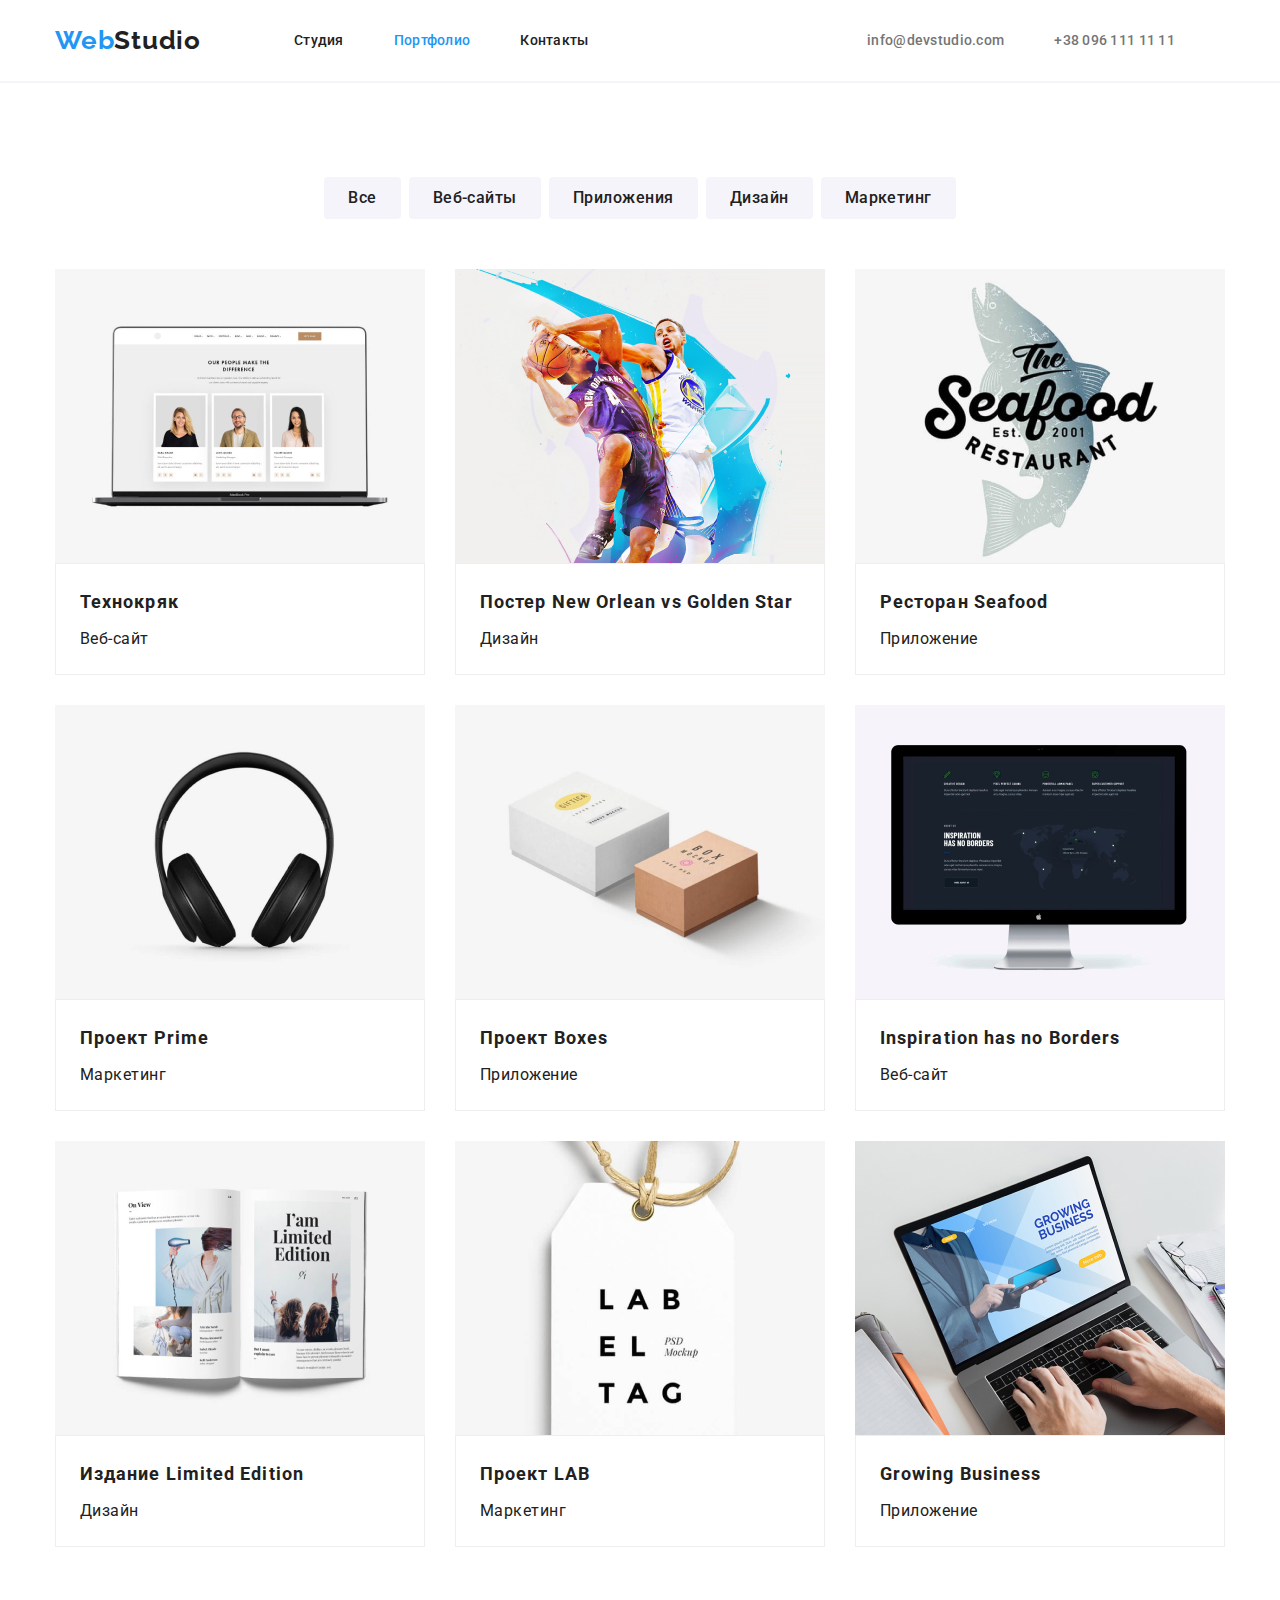
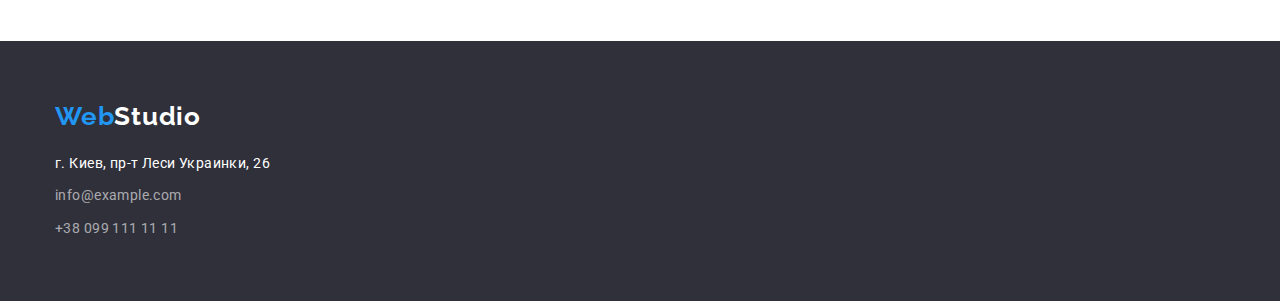
==== portfolio.html @ f08d4763 "added commit" ====
<!DOCTYPE html>
<html lang="en">
  <head>
    <meta charset="UTF-8" />
    <meta name="viewport" content="width=device-width, initial-scale=1.0" />
    <title>Document</title>
    <link rel="preconnect" href="https://fonts.gstatic.com" />
    <link
      href="https://fonts.googleapis.com/css2?family=Oleo+Script&family=Raleway:wght@700&family=Roboto:wght@400;500;700;900&display=swap"
      rel="stylesheet"
    />
    <link
      rel="stylesheet"
      href="https://cdnjs.cloudflare.com/ajax/libs/modern-normalize/1.0.0/modern-normalize.min.css"
    />
    <link rel="stylesheet" href="./css/styles.css" />
  </head>
  <body>
    <!-- Шапка сайту -->
     <header class="header border">
       <!-- Навігація сайту -->
     <div class="container ">  
       <nav class="page-portfolio">
          <a href="" class="logo-portfolio">
            <span class="logo-web">Web</span><span class="logo-studio">Studio</span>
          </a>
                   
          <ul class="site-nav list">
            <li class="item">
              <a href="./index.html" class="link studio">Студия</a>
            </li>
            <li class="item">
              <a href="" class="link current">Портфолио</a>
            </li>
            <li class="item">
              <a href="" class="link">Контакты</a>
            </li>
          </ul>
        </nav> 
          <!-- Навігація по авторизації портфоліо -->
          <div class="nav-autho">
            <a href="" class="adress-header link">info@devstudio.com</a>
            <a href="" class="adress-header link">+38 096 111 11 11</a>
          </div>
        
      </div>
    </header>
    <!-- Main portfplio  -->
    <main>
      <!-- Кнопки по сторінці портфоліо -->
      <section class="section portfolio">
        <div class="container">
          <!-- Невидимий заголовок -->
          <h2 class="visually-hidden">Кнопки сайту</h2>
      <!-- Кнопки -->
          <ul class="buttons">
            <li class="button-list">
              <button type="button" class="button all">Все</button>
            </li>
            <li class="button-list">
              <button type="button" class="button">Веб-сайты</button>
            </li>
            <li class="button-list">
              <button type="button" class="button">Приложения</button>
            </li>
            <li class="button-list">
              <button type="button" class="button">Дизайн</button>
            </li>
            <li class="button-list">
              <button type="button" class="button">Маркетинг</button>
            </li>
          </ul>
      <!-- КАРТКИ -->
          <ul class="portfolio-card">
            <li class="item">
              <a href="" class="item-link"></a>
              <img
                src="./img.portfolio/techno.jpg"
                alt="Технокряк"
                class="img-portfolio"
              />
              <div class="card-name"><h2 class="title">Технокряк</h2>
              <p class="text">Веб-сайт</p></div>
            </li>

            <li class="item">
              <a href="" class="item-link"></a>
              <img src="./img.portfolio/img.jpg" alt="Design" class="img-portfolio" />
              <div class="card-name"><h2 class="title">Постер New Orlean vs Golden Star</h2>
              <p class="text">Дизайн</p></div>
            </li>

            <li class="item">
              <a href="" class="item-link"></a>
              <img
                src="./img.portfolio/restoran.jpg"
                alt="Приложения"
                class="img-portfolio"
              />
              <div class="card-name"><h2 class="title">Ресторан Seafood</h2>
              <p class="text">Приложение</p></div>
            </li>

            <li class="item">
              <a href="" class="item-link"></a>
              <img src="./img.portfolio/prime.jpg" alt="Prime" class="img-portfolio" />
              <div class="card-name"><h2 class="title">Проект Prime</h2>
              <p class="text">Маркетинг</p></div>
            </li>

            <li class="item">
              <a href="" class="item-link"></a>
              <img src="./img.portfolio/boxes.jpg" alt="Boxes" class="img-portfolio" />
              <div class="card-name"><h2 class="title">Проект Boxes</h2>
              <p class="text">Приложение</p></div>
            </li>

            <li class="item">
              <a href="" class="item-link"></a>
              <img
                src="./img.portfolio/borders.jpg"
                alt="Веб-сайт"
                class="img-portfolio"
              />
              <div class="card-name"><h2 class="title">Inspiration has no Borders</h2>
              <p class="text">Веб-сайт</p></div>
            </li>

            <li class="item">
              <a href="" class="item-link"></a>
              <img src="./img.portfolio/edition.jpg" alt="Дизайн" class="img-portfolio" />
              <div class="card-name"><h2 class="title">Издание Limited Edition</h2>
              <p class="text">Дизайн</p></div>
            </li>

            <li class="item">
              <a href="" class="item-link"></a>
              <img src="./img.portfolio/lab.jpg" alt="LAB" class="img-portfolio" />
              <div class="card-name"><h2 class="title">Проект LAB</h2>
              <p class="text">Маркетинг</p></div>
            </li>

            <li class="item">
              <a href="" class="item-link"></a>
              <img
                src="./img.portfolio/business.jpg"
                alt="Business"
                class="img-portfolio"
              />
              <div class="card-name"><h2 class="title">Growing Business</h2>
              <p class="text">Приложение</p></div>
            </li>
          </ul>
       
      </div>   
    </section>    
    </main>
    <!--FOOTER PORTFOLIO-->
  <footer >
  <div class="container footer">
    <div class="footer-list">
      <a href="" class="logo-footer">
      <span class="web">Web</span><span class="studio">Studio</span>
     </a>
      <!-- Адрес в футері -->
      <address>
      <span class="adress-footer">г. Киев, пр-т Леси Украинки, 26<br></span> 
        <a href="" class="footer-link mail">info@example.com</a>
        <a href="" class="footer-link">+38 099 111 11 11</a>
      </address>
    </div>
  </div>
</footer>
  </body>
</html>
---- css/styles.css ----
html{
  box-sizing: border-box;
}

*, ::before, ::after{
  box-sizing: inherit;}

:root {
  --primary-text-color: #ffffff;
  --totle-text-color: #212121;
  --accent-color: #2196f3;
  --other-text-color: #757575;
}

body {
  background-color:var(--primary-text-color);
  color: var(--totle-text-color);
  font-family: Roboto, sans-serif;
  margin: 0;
}

/* Загальні елементи */
ul {
  margin-top: 0;
  margin-bottom: 0;
  padding-left: 0;
}
.container {
  width: 1200px;
  margin-left: auto;
  margin-right: auto;
  padding: 0 15px;
  /* outline: 2px solid tomato; */
 }

/* Шапка сайту  */
.header {
  align-items: center;
  background:white;
  display: flex;
}

.header .container {
  display: flex;
}

.page-header{
  display: flex;
  align-items: center;
}

.logo-header {
  font-family: Raleway;
  font-style: normal;
  font-weight: 700;
  font-size: 26px;
  line-height: 1.19;
  /* identical to box height */
  letter-spacing: 0.03em;
  text-decoration: none;
  margin-right: 93px;

}

.logo-web {
  color: var(--accent-color);
}
.logo-studio {
  color: var(--totle-text-color);
}

/* ПОСИЛАННЯ */

.site-nav.list {
  display: flex;

  list-style: none;
  font-style: normal;
  font-weight: 500;
  font-size: 14px;
  line-height: 1.19;
  letter-spacing: 0.02em;

  text-decoration: none;
  cursor: pointer;
  padding-top: 32px;
  padding-bottom: 32px;
}


.site-nav.list .item:not(:last-child) {
  margin-right: 50px;
}

.site-nav .link {
  color: var(--totle-text-color);
  font-family: Roboto;
  font-weight: 500;
  font-size: 14px;
  line-height: 1.14;
  letter-spacing: 0.02em;
  text-decoration: none;
}

.site-nav .link:hover,
.site-nav .link:focus {
  color: var(--accent-color);
}


.site-nav .link.current {
  color: var(--accent-color);
}

/* Навігація по авторизації портфоліо */

.nav-autho {
  display: flex;
  margin-left: auto;
  align-items: center;
}
 
.adress-header.link {

  font-family: Roboto;
  font-weight: 500;
  font-size: 14px;
  line-height: 1.14;
  letter-spacing: 0.02em;
  margin-right: 50px;
  text-decoration: none;
  display: flex;
  align-items: center;
  color: #757575;

}

.adress-header:hover,
.adress-header:focus{
 color: var(--accent-color);

}

.header-link .link{
  padding: 32px 0px;
}

.adress-link.number {
  text-decoration: none;
  color: var(--other-text-color);
}

/* HERO */

.hero{
  padding: 200px 0;
  letter-spacing: 0.06em;
  text-align: center;
  background-color:#2F303A;
}

.hero-text {
  text-align: center;
  max-width: 1600px;
  height: 600px;
}

.hero-title {
  width: 696px;
  margin: 0 auto 30px;
  color: var(--primary-text-color);
  font-family: Roboto;
  font-style: normal;
  font-weight: 900;
  font-size: 44px;
  line-height: 1.36;
  text-transform: uppercase;
  text-align: center;
  letter-spacing: 0.06em;
}

.hero-button {
  font-family: Roboto;
  font-style: normal;
  font-weight: bold;
  font-size: 16px;
  line-height: 1.87;
  display: inline-block;
  border-radius: 4px;
  border-style:none ;
  padding: 10px 32px;
  cursor: pointer;
  min-width: 200px;
  border-color: var(--accent-color);
  color: var(--primary-text-color);
  background: var(--accent-color);
  border: 1px solid var(--accent-color--);
}

/* НАШІ ФУНКЦІЇ*/

.features{
padding-bottom: 94px;
padding-top: 94px;
letter-spacing: 0.03em;
display: flex;
}

.visually-hidden {
  position: absolute;
  clip: rect(0 0 0 0);
  width: 1px;
  height: 1px;
  margin: -1px;
}

.features-list {
  display: flex;
  list-style: none;
}

.skills:not(:last-child){
margin-right: 30px;
}

.features-list .title {
  color: var(--totle-text-color);

  font-family: Roboto;
  font-style: normal;
  font-weight: 700;
  font-size: 14px;
  line-height: 1.14;
  letter-spacing: 0.03em;
  text-transform: uppercase;

  margin-top: 0px;
  margin-bottom: 10px;
}

.features-list .text {
  color: var(--other-text-color);
  font-family: Roboto;
  font-style: normal;
  font-weight: 400;
  font-size: 14px;
  line-height: 1.71;
  letter-spacing: 0.03em;

  margin-top: 0px;
  margin-bottom: 0px;
}

/* ЧИМ МИ ЗАЙМАЄМЛСЬ */

.section.work{
padding-bottom: 94px;
letter-spacing: 0.03em
}

.work-title {
  font-style: normal;
  font-weight: bold;
  font-size: 36px;
  line-height: 1.16;
  text-align: center;
  letter-spacing: 0.03em;
  margin-top: 0;
  color: #212121;
  
}

.lists{
  display: flex;
  list-style: none;
}

.img:not(:last-child){
margin-right: 30px;
width: 100%;
}

/* НАША КОМАНДА */

.section.team {
  color: var(--totle-text-color);
  text-align: center;
  padding-top: 94px;
  padding-bottom: 94px;
  background: #F5F4FA;
}

.team-title {
  font-style: normal;
  font-weight: bold;
  font-size: 36px;
  line-height: 1.16;
  text-align: center;
  letter-spacing: 0.03em;
  margin-top: 0;
  margin-bottom: 50px;
}
.team-list {
  list-style: none;
  display: flex;
}

.team-card{
box-shadow: 0px 1px 3px rgba(0, 0, 0, 0.12), 0px 1px 1px rgba(0, 0, 0, 0.14), 0px 2px 1px rgba(0, 0, 0, 0.2);
border-radius: 0px 0px 4px 4px;
}

.team-card:not(:last-child) {
 margin-right: 30px;
}

.team-card .foto{
margin-bottom: 30px;
}

.team-card .name {
  color: var(--totle-text-color);
  font-style: normal;
  font-weight: 500;
  font-size: 16px;
  line-height: 1.19;
  margin-top: 0;
  margin-bottom: 10px;
  text-align: center;
}

.team-card .position {
  color:var(--other-text-color);
  font-style: normal;
  font-weight: normal;
  font-size: 16px;
  line-height: 1.19;
  text-align: center;
  margin-top: 0;
  margin-bottom: 30px;
}

/* ФУТЕР */

/* Логотип */
footer{
  background: #2F303A;
  padding-top: 60px;
  padding-bottom: 60px;
}

.footer-list {
align-items: center;

}


.logo-footer {
  font-family: Raleway;
  font-style: normal;
  font-weight: bold;
  font-size: 26px;
  line-height: 1.19;
  letter-spacing: 0.03em;
  text-decoration: none;

  display: inline-block;
  margin-bottom: 20px;
 
}
.footer-list .web {
  color: var(--accent-color);
}
.footer-list .studio {
  color: var(--primary-text-color);
}

/* Адрес  в футері */

.adress-footer{
  color: var(--primary-text-color);
  font-style: normal;
  font-weight: normal;
  font-size: 14px;
  line-height: 1.71;
  letter-spacing: 0.03em;
  display: block;
  margin-bottom: 9px;
}


.footer-link{
  font-style: normal;
  font-weight: 400;
  font-size: 14px;
  line-height: 1.71;
  letter-spacing: 0.03em;
  display: flex;

  text-decoration: none;
  color: rgba(255, 255, 255, 0.6);

}
 .mail{
   margin-bottom: 9px;
 }

/* СТОРІНКА ПОРТФОЛІО */

/*  Шапка сайту  */

.header.border{
  border-bottom: 2px solid #f5f4fa;
}

.page-portfolio {
  display: flex;
  align-items: center;
  background: white;
}

/* Навігація сайту */
.logo-portfolio {
  font-family: Raleway;
  font-style: normal;
  font-weight: bold;
  font-size: 26px;
  line-height: 1.19;
  /* identical to box height */
  letter-spacing: 0.03em;
  text-decoration: none;
  margin-right: 93px;
}

/* ПОСИЛАННЯ */

.site-nav.portfolio {
  display: flex;

  list-style: none;
  font-style: normal;
  font-weight: 500;
  font-size: 14px;
  line-height: 1.19;
  letter-spacing: 0.02em;
 
  text-decoration: none;
  cursor: pointer;
  padding-top: 32px;
  padding-bottom: 32px;
}

.site-nav .link {
  color: var(--totle-text-color);
  font-family: Roboto;
  font-style: normal;
  font-weight: 500;
  font-size: 14px;
  line-height: 1.14;
  letter-spacing: 0.02em;
}

/* Навігація по авторизації портфоліо */

.adress-link.number{
  color: #757575;
}


/* MAIN PORTFOLIO */


/* Кнопки  по сторінці портфоліо*/
/* Кнопки */

.section.portfolio{
padding: 94px 0;
}

.buttons {
  display: flex;
  margin-bottom: 50px;
  list-style:none;
  justify-content:center;
}

.button-list:not(:last-child){
  margin-right: 8px;
}

.button{
  padding: 6px 22px;
  cursor:pointer;
  border-radius: 4px;
  border-color: transparent;
  color: #212121;
  background-color: #F5F4FA;

  font-family: inherit;
  font-weight: 500;
  font-size: 16px;
  line-height: 1.62;
  text-align: center;
  letter-spacing: 0.03em;
}

.button:hover,
.button:focus{
  color: var(--white-text-color);
  background-color: var(--accent-color);
  box-shadow: 0px 3px 1px rgba(0, 0, 0, 0.1), 0px 1px 2px rgba(0, 0, 0, 0.08), 0px 2px 2px rgba(0, 0, 0, 0.12);
}

/* КАРТКИ */

.portfolio-card {
  list-style: none;
  display: flex;
  flex-wrap: wrap;
  flex-basis: calc(100% / 3 - 30px);
  margin-top: -30px;
  margin-left: -30px;
}

.portfolio-card .item{
  margin: 30px 0 0 30px;
}

.item-link{
  display: block;
}

.img-portfolio{
width: 100%;
display: block;
}
.card-name{
  padding: 20px 24px;
  border: 1px solid #EEEEEE;
}

.portfolio-card .title {
  font-weight: 700;
  font-size: 18px;
  line-height: 2;
  /* identical to box height, or 200% */

  letter-spacing: 0.06em;
  margin-top: 0px;
  margin-bottom: 4px;
}
.portfolio-card .text {
  font-family: Roboto;
  font-size: 16px;
  line-height: 1.87;
  /* identical to box height, or 187% */

  letter-spacing: 0.03em;
  margin-top: 0px;
  margin-bottom: 0px;
}

/* FOOTER PORTFOLIO */

.header .border{
  border-bottom: 2px solid #f5f4fa;
}
.container.footer-portfolio{

padding-top: 60px;
padding-bottom: 60px;
padding-right: 215px;
padding-left: 215px;

background: #2F303A;
}
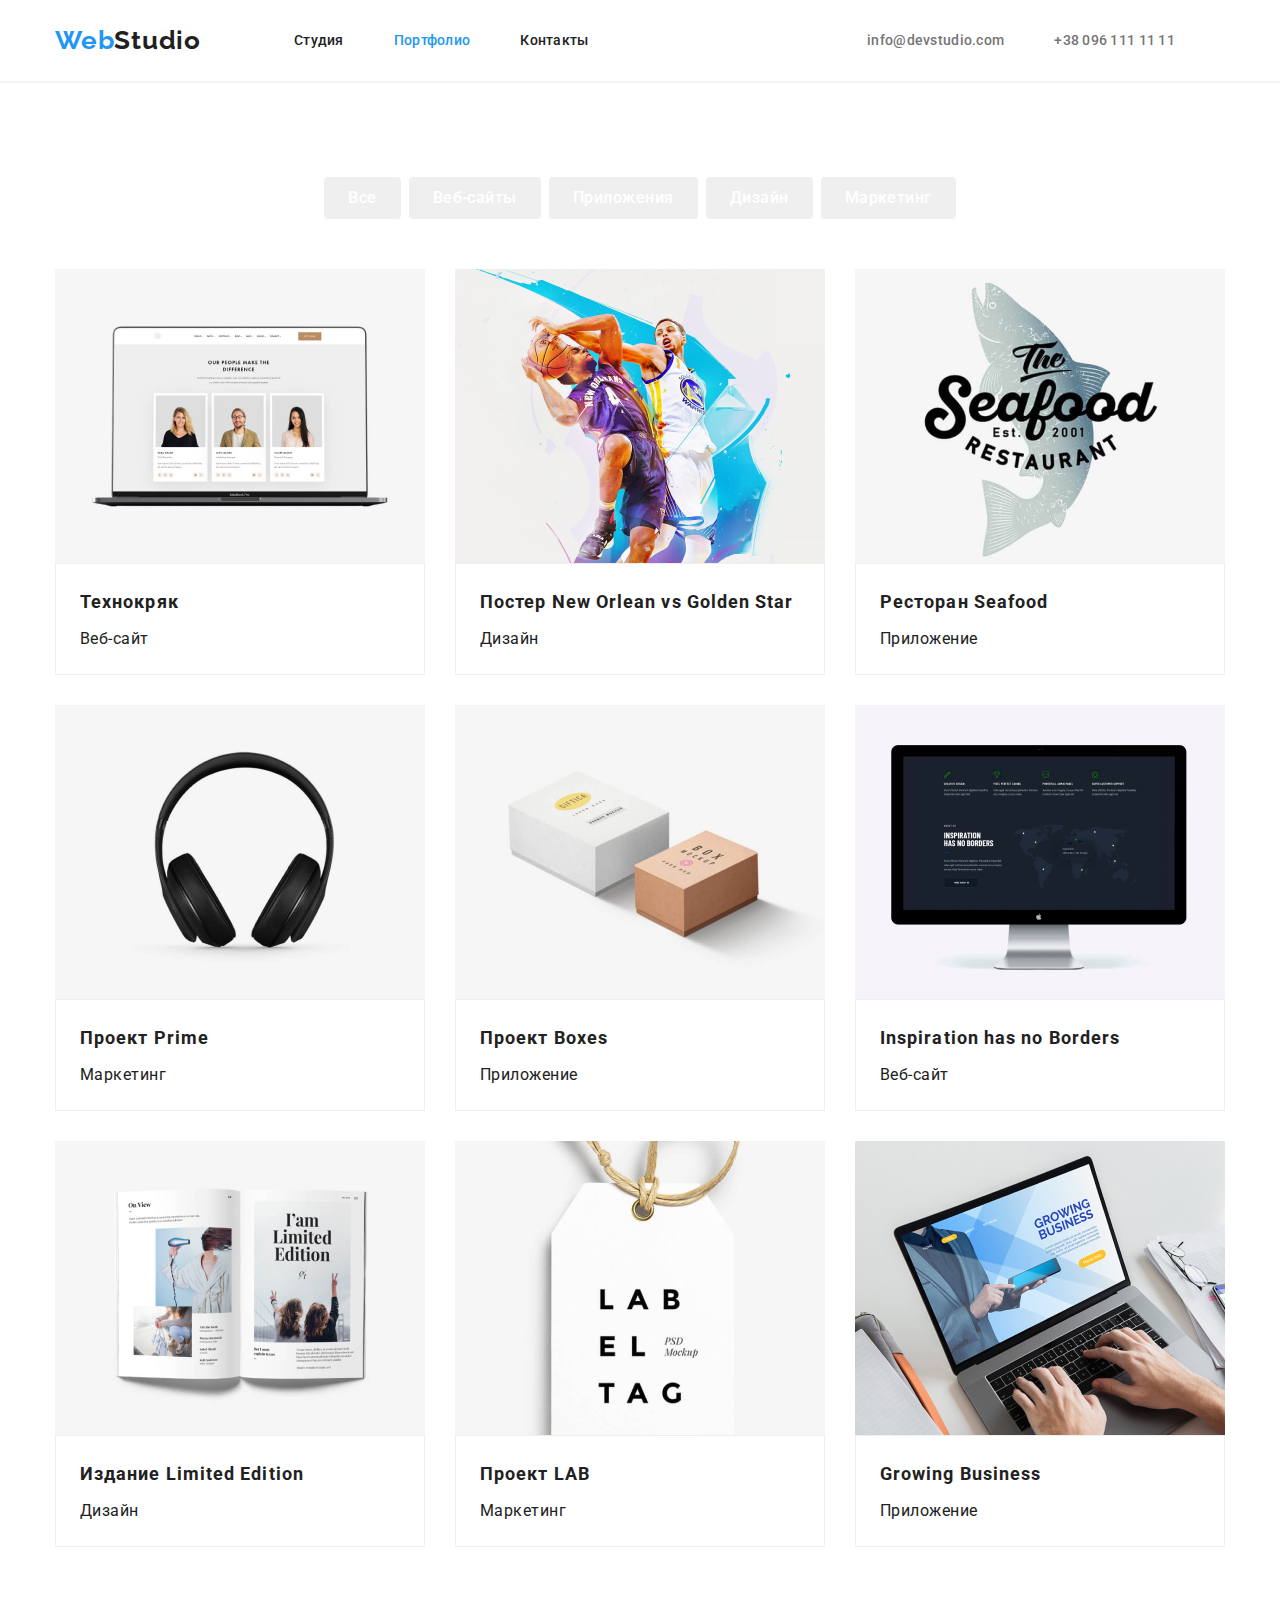
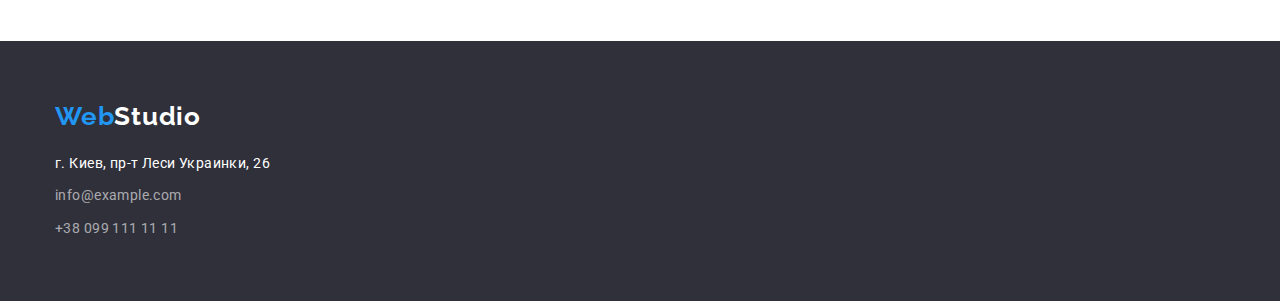
==== commit 4480246b: "added commit" ====
--- a/portfolio.html
+++ b/portfolio.html
@@ -55,7 +55,7 @@
       <!-- Кнопки -->
           <ul class="buttons">
             <li class="button-list">
-              <button type="button" class="button all">Все</button>
+              <button type="button" class="button">Все</button>
             </li>
             <li class="button-list">
               <button type="button" class="button">Веб-сайты</button>
--- a/css/styles.css
+++ b/css/styles.css
@@ -493,8 +493,8 @@
   cursor:pointer;
   border-radius: 4px;
   border-color: transparent;
-  color: #212121;
-  background-color: #F5F4FA;
+  color: white;
+
 
   font-family: inherit;
   font-weight: 500;
@@ -506,9 +506,9 @@
 
 .button:hover,
 .button:focus{
-  color: var(--white-text-color);
-  background-color: var(--accent-color);
-  box-shadow: 0px 3px 1px rgba(0, 0, 0, 0.1), 0px 1px 2px rgba(0, 0, 0, 0.08), 0px 2px 2px rgba(0, 0, 0, 0.12);
+    color: var(--primary-text-color);
+    background-color: var(--accent-color);
+    box-shadow: 0px 3px 1px rgba(0, 0, 0, 0.1), 0px 1px 2px rgba(0, 0, 0, 0.08), 0px 2px 2px rgba(0, 0, 0, 0.12);
 }
 
 /* КАРТКИ */
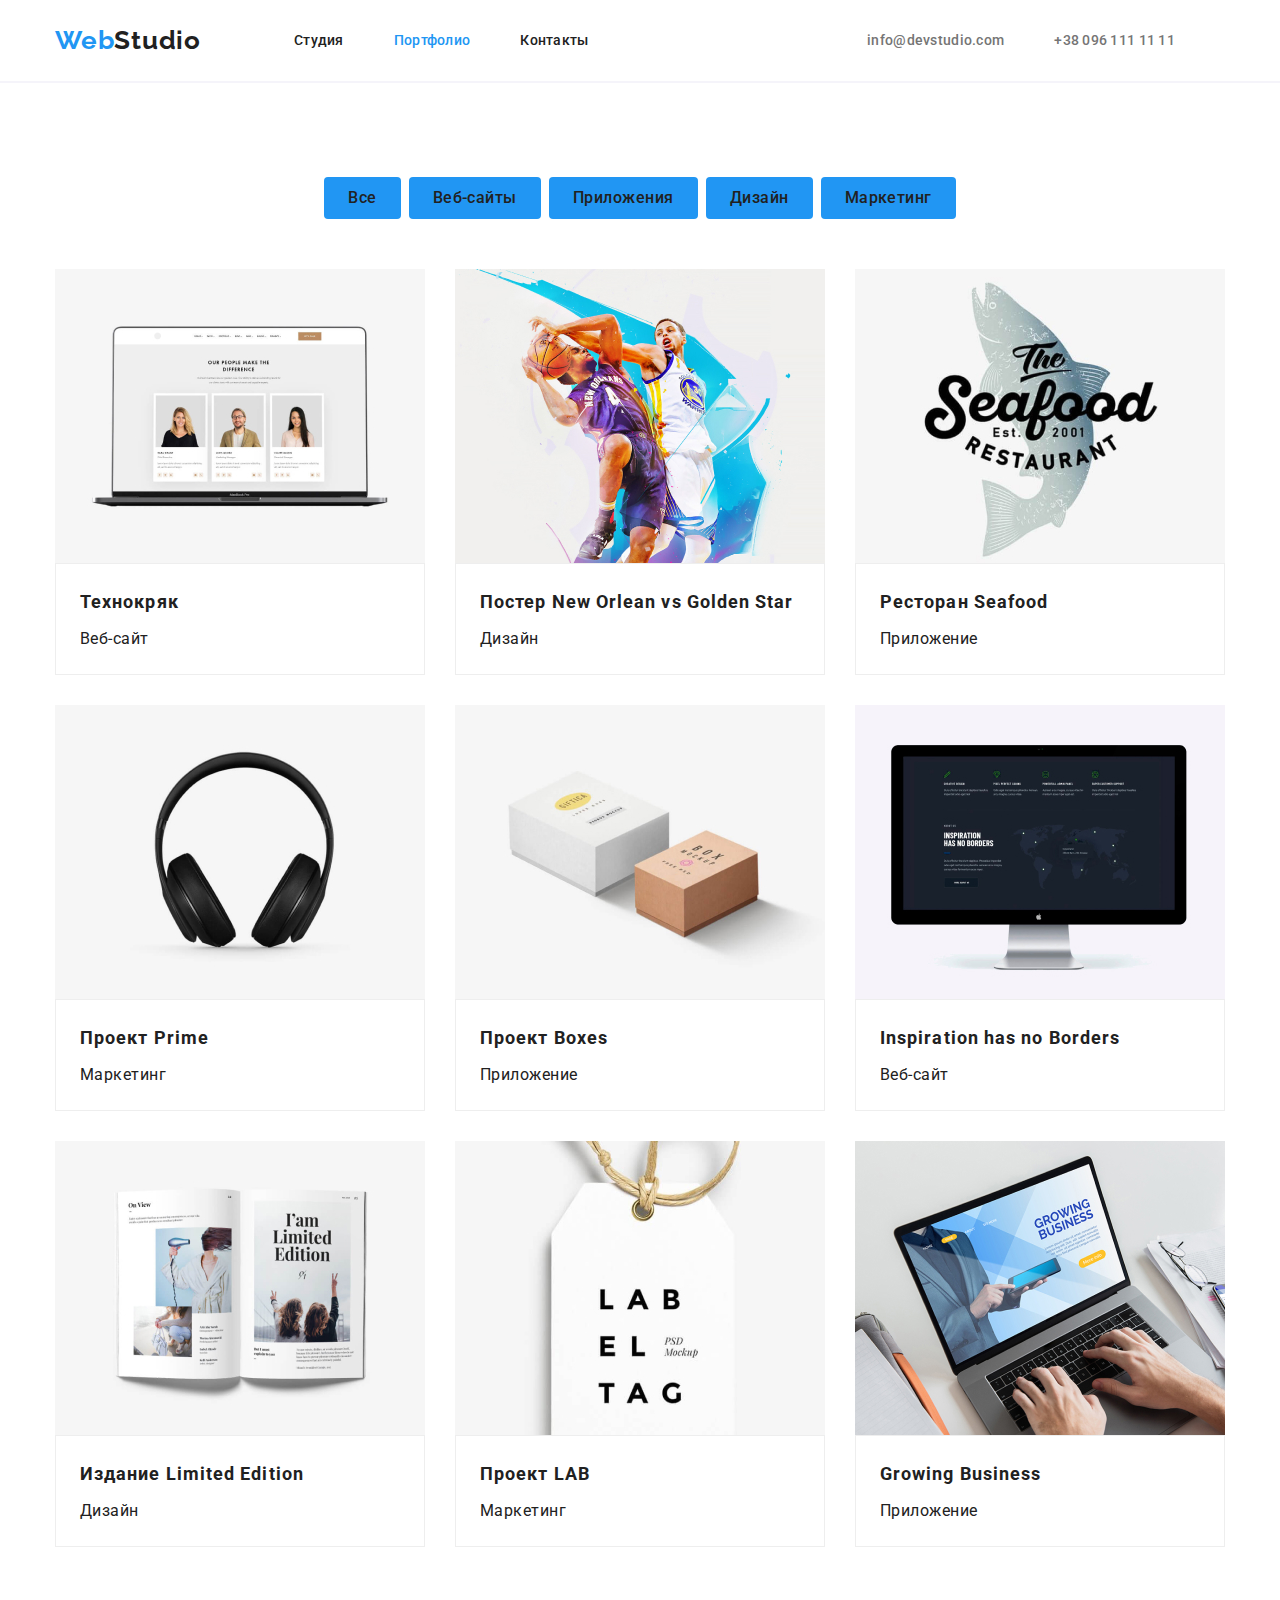
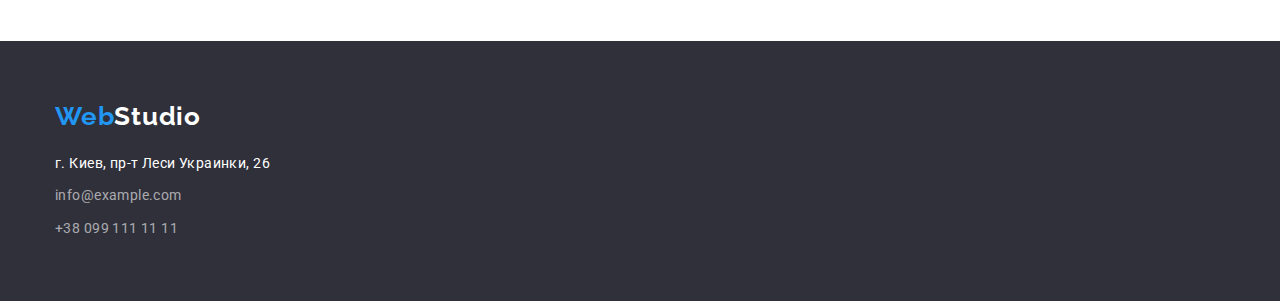
==== commit 46f4432b: "added commit" ====
--- a/portfolio.html
+++ b/portfolio.html
@@ -39,7 +39,7 @@
         </nav> 
           <!-- Навігація по авторизації портфоліо -->
           <div class="nav-autho">
-            <a href="" class="adress-header link">info@devstudio.com</a>
+            <a href="info@devstudio.com" class="adress-header link">info@devstudio.com</a>
             <a href="" class="adress-header link">+38 096 111 11 11</a>
           </div>
         
--- a/css/styles.css
+++ b/css/styles.css
@@ -157,6 +157,16 @@
   letter-spacing: 0.06em;
   text-align: center;
   background-color:#2F303A;
+}
+
+.section.hero.overlay{
+  max-width:1600px;
+  height: 600px;
+  margin-left: auto;
+  margin-right: auto;
+  background-size: cover;
+  background-position: center;
+  background-image: url('../style/fon.jpg');
 }
 
 .hero-text {
@@ -493,15 +503,15 @@
   cursor:pointer;
   border-radius: 4px;
   border-color: transparent;
-  color: white;
-
-
+  color: #212121;
+  background-color:var(--accent-color);
   font-family: inherit;
   font-weight: 500;
   font-size: 16px;
   line-height: 1.62;
   text-align: center;
   letter-spacing: 0.03em;
+
 }
 
 .button:hover,
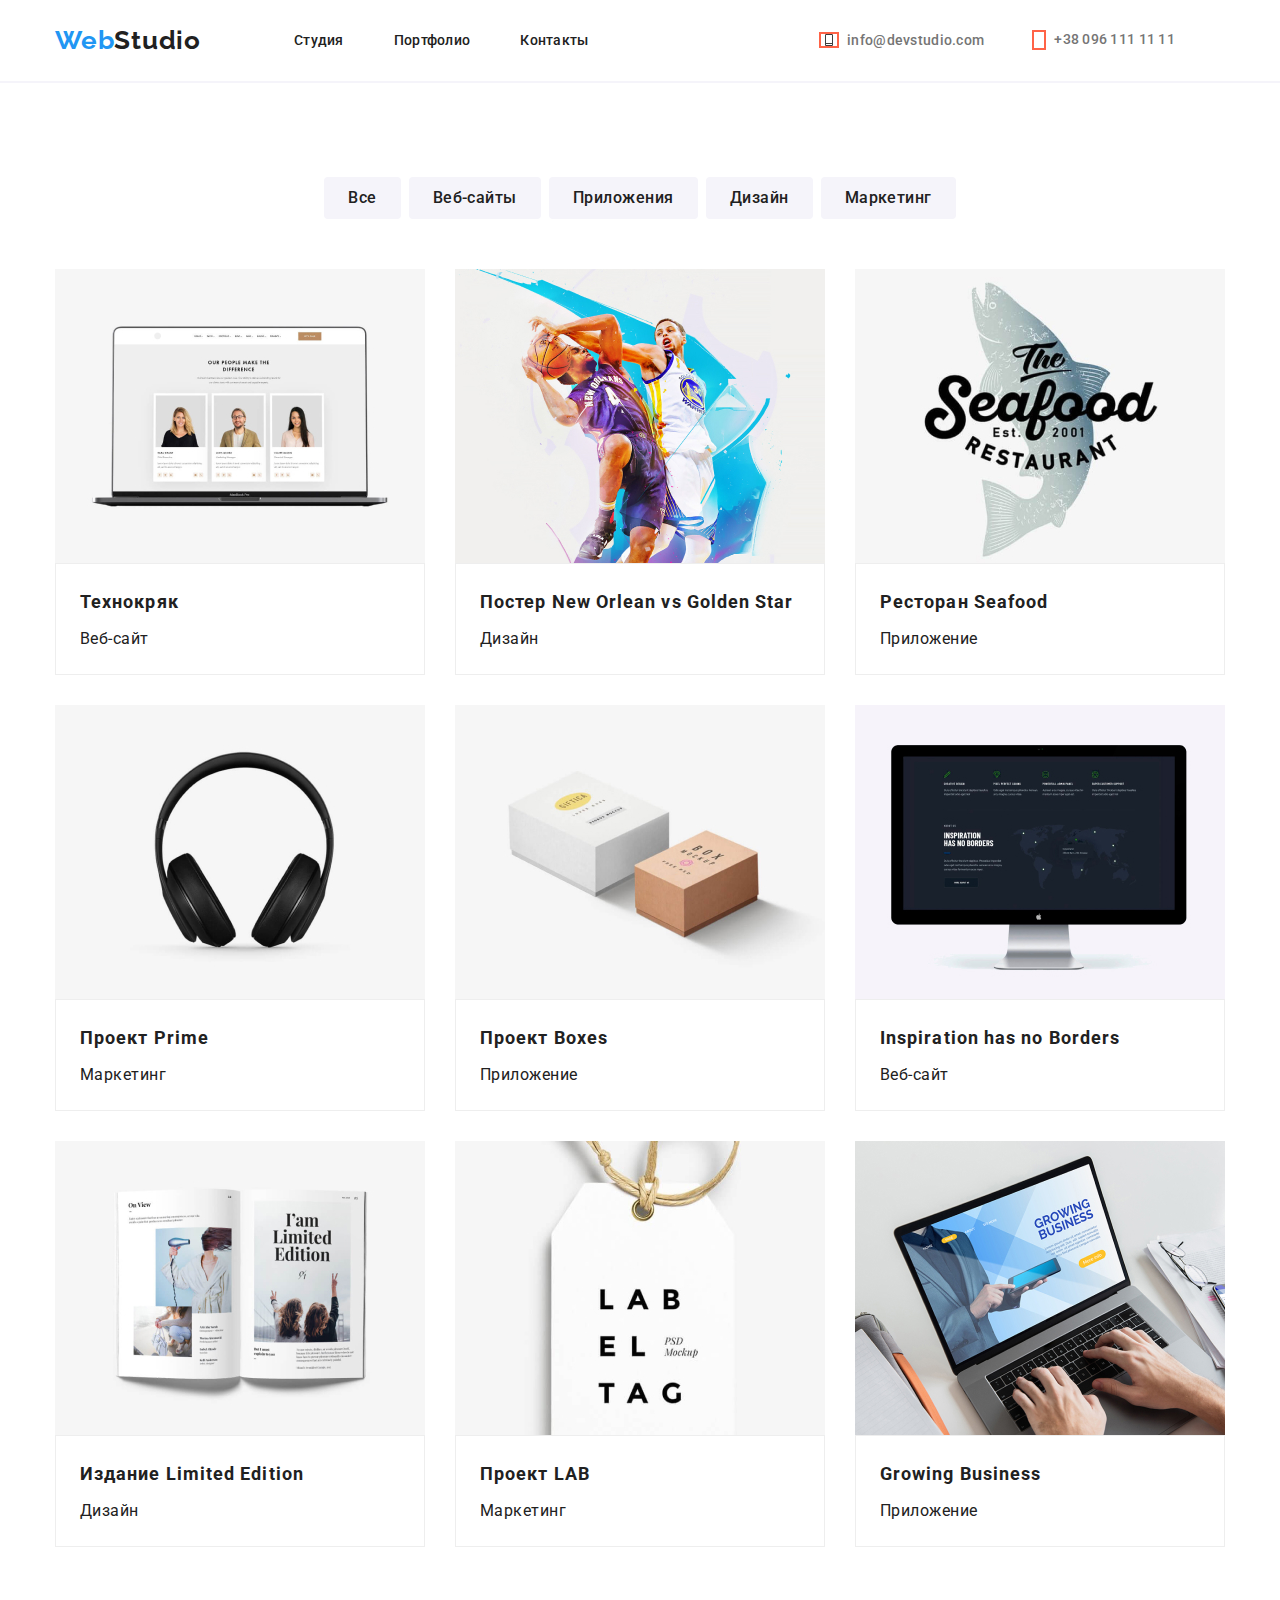
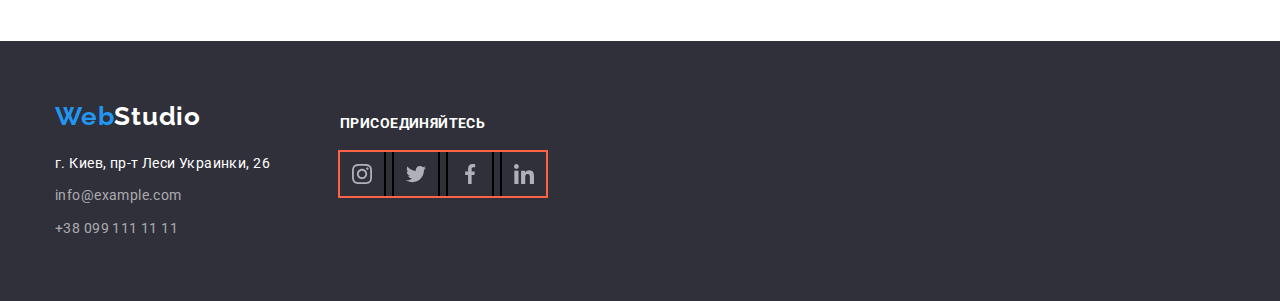
==== commit 4fed00c3: "added commit" ====
--- a/portfolio.html
+++ b/portfolio.html
@@ -17,14 +17,15 @@
   </head>
   <body>
     <!-- Шапка сайту -->
-     <header class="header border">
-       <!-- Навігація сайту -->
-     <div class="container ">  
-       <nav class="page-portfolio">
+    <header class="header border">
+      <!-- Навігація сайту -->
+      <div class="container">
+        <nav class="page-portfolio">
           <a href="" class="logo-portfolio">
-            <span class="logo-web">Web</span><span class="logo-studio">Studio</span>
+            <span class="logo-web">Web</span
+            ><span class="logo-studio">Studio</span>
           </a>
-                   
+
           <ul class="site-nav list">
             <li class="item">
               <a href="./index.html" class="link studio">Студия</a>
@@ -36,13 +37,22 @@
               <a href="" class="link">Контакты</a>
             </li>
           </ul>
-        </nav> 
-          <!-- Навігація по авторизації портфоліо -->
-          <div class="nav-autho">
-            <a href="info@devstudio.com" class="adress-header link">info@devstudio.com</a>
-            <a href="" class="adress-header link">+38 096 111 11 11</a>
-          </div>
-        
+        </nav>
+        <!-- Навігація по авторизації портфоліо -->
+        <div class="nav-autho">
+          <a href="info@devstudio.com" class="adress-header link">
+            <svg class="button-icon" height="12" width="16">
+              <use href=".//images/sprite.svg#Vector"></use>
+            </svg>
+            info@devstudio.com</a
+          >
+          <a href="" class="adress-header link">
+            <svg class="button-icon" height="16" width="10">
+              <use href=".images/sprite/svg#envelope"></use>
+            </svg>
+            +38 096 111 11 11</a
+          >
+        </div>
       </div>
     </header>
     <!-- Main portfplio  -->
@@ -52,7 +62,7 @@
         <div class="container">
           <!-- Невидимий заголовок -->
           <h2 class="visually-hidden">Кнопки сайту</h2>
-      <!-- Кнопки -->
+          <!-- Кнопки -->
           <ul class="buttons">
             <li class="button-list">
               <button type="button" class="button">Все</button>
@@ -70,7 +80,7 @@
               <button type="button" class="button">Маркетинг</button>
             </li>
           </ul>
-      <!-- КАРТКИ -->
+          <!-- КАРТКИ -->
           <ul class="portfolio-card">
             <li class="item">
               <a href="" class="item-link"></a>
@@ -79,15 +89,23 @@
                 alt="Технокряк"
                 class="img-portfolio"
               />
-              <div class="card-name"><h2 class="title">Технокряк</h2>
-              <p class="text">Веб-сайт</p></div>
-            </li>
-
-            <li class="item">
-              <a href="" class="item-link"></a>
-              <img src="./img.portfolio/img.jpg" alt="Design" class="img-portfolio" />
-              <div class="card-name"><h2 class="title">Постер New Orlean vs Golden Star</h2>
-              <p class="text">Дизайн</p></div>
+              <div class="card-name">
+                <h2 class="title">Технокряк</h2>
+                <p class="text">Веб-сайт</p>
+              </div>
+            </li>
+
+            <li class="item">
+              <a href="" class="item-link"></a>
+              <img
+                src="./img.portfolio/img.jpg"
+                alt="Design"
+                class="img-portfolio"
+              />
+              <div class="card-name">
+                <h2 class="title">Постер New Orlean vs Golden Star</h2>
+                <p class="text">Дизайн</p>
+              </div>
             </li>
 
             <li class="item">
@@ -97,22 +115,36 @@
                 alt="Приложения"
                 class="img-portfolio"
               />
-              <div class="card-name"><h2 class="title">Ресторан Seafood</h2>
-              <p class="text">Приложение</p></div>
-            </li>
-
-            <li class="item">
-              <a href="" class="item-link"></a>
-              <img src="./img.portfolio/prime.jpg" alt="Prime" class="img-portfolio" />
-              <div class="card-name"><h2 class="title">Проект Prime</h2>
-              <p class="text">Маркетинг</p></div>
-            </li>
-
-            <li class="item">
-              <a href="" class="item-link"></a>
-              <img src="./img.portfolio/boxes.jpg" alt="Boxes" class="img-portfolio" />
-              <div class="card-name"><h2 class="title">Проект Boxes</h2>
-              <p class="text">Приложение</p></div>
+              <div class="card-name">
+                <h2 class="title">Ресторан Seafood</h2>
+                <p class="text">Приложение</p>
+              </div>
+            </li>
+
+            <li class="item">
+              <a href="" class="item-link"></a>
+              <img
+                src="./img.portfolio/prime.jpg"
+                alt="Prime"
+                class="img-portfolio"
+              />
+              <div class="card-name">
+                <h2 class="title">Проект Prime</h2>
+                <p class="text">Маркетинг</p>
+              </div>
+            </li>
+
+            <li class="item">
+              <a href="" class="item-link"></a>
+              <img
+                src="./img.portfolio/boxes.jpg"
+                alt="Boxes"
+                class="img-portfolio"
+              />
+              <div class="card-name">
+                <h2 class="title">Проект Boxes</h2>
+                <p class="text">Приложение</p>
+              </div>
             </li>
 
             <li class="item">
@@ -122,22 +154,36 @@
                 alt="Веб-сайт"
                 class="img-portfolio"
               />
-              <div class="card-name"><h2 class="title">Inspiration has no Borders</h2>
-              <p class="text">Веб-сайт</p></div>
-            </li>
-
-            <li class="item">
-              <a href="" class="item-link"></a>
-              <img src="./img.portfolio/edition.jpg" alt="Дизайн" class="img-portfolio" />
-              <div class="card-name"><h2 class="title">Издание Limited Edition</h2>
-              <p class="text">Дизайн</p></div>
-            </li>
-
-            <li class="item">
-              <a href="" class="item-link"></a>
-              <img src="./img.portfolio/lab.jpg" alt="LAB" class="img-portfolio" />
-              <div class="card-name"><h2 class="title">Проект LAB</h2>
-              <p class="text">Маркетинг</p></div>
+              <div class="card-name">
+                <h2 class="title">Inspiration has no Borders</h2>
+                <p class="text">Веб-сайт</p>
+              </div>
+            </li>
+
+            <li class="item">
+              <a href="" class="item-link"></a>
+              <img
+                src="./img.portfolio/edition.jpg"
+                alt="Дизайн"
+                class="img-portfolio"
+              />
+              <div class="card-name">
+                <h2 class="title">Издание Limited Edition</h2>
+                <p class="text">Дизайн</p>
+              </div>
+            </li>
+
+            <li class="item">
+              <a href="" class="item-link"></a>
+              <img
+                src="./img.portfolio/lab.jpg"
+                alt="LAB"
+                class="img-portfolio"
+              />
+              <div class="card-name">
+                <h2 class="title">Проект LAB</h2>
+                <p class="text">Маркетинг</p>
+              </div>
             </li>
 
             <li class="item">
@@ -147,29 +193,67 @@
                 alt="Business"
                 class="img-portfolio"
               />
-              <div class="card-name"><h2 class="title">Growing Business</h2>
-              <p class="text">Приложение</p></div>
-            </li>
-          </ul>
-       
-      </div>   
-    </section>    
+              <div class="card-name">
+                <h2 class="title">Growing Business</h2>
+                <p class="text">Приложение</p>
+              </div>
+            </li>
+          </ul>
+        </div>
+      </section>
     </main>
     <!--FOOTER PORTFOLIO-->
-  <footer >
-  <div class="container footer">
-    <div class="footer-list">
-      <a href="" class="logo-footer">
-      <span class="web">Web</span><span class="studio">Studio</span>
-     </a>
-      <!-- Адрес в футері -->
-      <address>
-      <span class="adress-footer">г. Киев, пр-т Леси Украинки, 26<br></span> 
-        <a href="" class="footer-link mail">info@example.com</a>
-        <a href="" class="footer-link">+38 099 111 11 11</a>
-      </address>
-    </div>
-  </div>
-</footer>
+    <footer>
+      <div class="container footer">
+        <div class="footer-list">
+          <a href="" class="logo-footer">
+            <span class="web">Web</span><span class="studio">Studio</span>
+          </a>
+          <!-- Адрес в футері -->
+          <address>
+            <span class="adress-footer"
+              >г. Киев, пр-т Леси Украинки, 26<br
+            /></span>
+            <a href="" class="footer-link mail">info@example.com</a>
+            <a href="" class="footer-link">+38 099 111 11 11</a>
+          </address>
+        </div>
+        <div>
+          <p class="footer-text">присоединяйтесь</p>
+          <ul class="social-networks">
+            <li class="social-logo">
+              <a href="#" class="social-icon">
+                <svg width="20" hight="20">
+                  <use href="./images/sprite.svg#instagram-2"></use>
+                </svg>
+              </a>
+            </li>
+            <li class="social-logo">
+              <a href="#" class="social-icon">
+                <svg width="20" hight="20">
+                  <use href="./images/sprite.svg#twitter-1"></use>
+                </svg>
+              </a>
+            </li>
+
+            <li class="social-logo">
+              <a href="#" class="social-icon">
+                <svg width="20" hight="20">
+                  <use href="./images/sprite.svg#facebook-1"></use>
+                </svg>
+              </a>
+            </li>
+
+            <li class="social-logo">
+              <a href="#" class="social-icon">
+                <svg width="20" hight="20">
+                  <use href="./images/sprite.svg#linkedin-1"></use>
+                </svg>
+              </a>
+            </li>
+          </ul>
+        </div>
+      </div>
+    </footer>
   </body>
 </html>
--- a/css/styles.css
+++ b/css/styles.css
@@ -1,9 +1,12 @@
-html{
+html {
   box-sizing: border-box;
 }
 
-*, ::before, ::after{
-  box-sizing: inherit;}
+*,
+::before,
+::after {
+  box-sizing: inherit;
+}
 
 :root {
   --primary-text-color: #ffffff;
@@ -13,7 +16,7 @@
 }
 
 body {
-  background-color:var(--primary-text-color);
+  background-color: var(--primary-text-color);
   color: var(--totle-text-color);
   font-family: Roboto, sans-serif;
   margin: 0;
@@ -31,12 +34,12 @@
   margin-right: auto;
   padding: 0 15px;
   /* outline: 2px solid tomato; */
- }
+}
 
 /* Шапка сайту  */
 .header {
   align-items: center;
-  background:white;
+  background: white;
   display: flex;
 }
 
@@ -44,7 +47,7 @@
   display: flex;
 }
 
-.page-header{
+.page-header {
   display: flex;
   align-items: center;
 }
@@ -59,7 +62,6 @@
   letter-spacing: 0.03em;
   text-decoration: none;
   margin-right: 93px;
-
 }
 
 .logo-web {
@@ -87,7 +89,6 @@
   padding-bottom: 32px;
 }
 
-
 .site-nav.list .item:not(:last-child) {
   margin-right: 50px;
 }
@@ -107,11 +108,6 @@
   color: var(--accent-color);
 }
 
-
-.site-nav .link.current {
-  color: var(--accent-color);
-}
-
 /* Навігація по авторизації портфоліо */
 
 .nav-autho {
@@ -119,9 +115,8 @@
   margin-left: auto;
   align-items: center;
 }
- 
+
 .adress-header.link {
-
   font-family: Roboto;
   font-weight: 500;
   font-size: 14px;
@@ -132,16 +127,19 @@
   display: flex;
   align-items: center;
   color: #757575;
-
 }
 
 .adress-header:hover,
-.adress-header:focus{
- color: var(--accent-color);
-
-}
-
-.header-link .link{
+.adress-header:focus {
+  color: var(--accent-color);
+}
+
+.button-icon {
+  outline: 2px solid tomato;
+  margin-right: 10px;
+}
+
+.header-link .link {
   padding: 32px 0px;
 }
 
@@ -152,21 +150,21 @@
 
 /* HERO */
 
-.hero{
+.hero {
   padding: 200px 0;
   letter-spacing: 0.06em;
   text-align: center;
-  background-color:#2F303A;
-}
-
-.section.hero.overlay{
-  max-width:1600px;
+  background-color: #2f303a;
+}
+
+.section.hero.overlay {
+  max-width: 1600px;
   height: 600px;
   margin-left: auto;
   margin-right: auto;
   background-size: cover;
   background-position: center;
-  background-image: url('../style/fon.jpg');
+  background-image: url("../style/fon.jpg");
 }
 
 .hero-text {
@@ -197,7 +195,7 @@
   line-height: 1.87;
   display: inline-block;
   border-radius: 4px;
-  border-style:none ;
+  border-style: none;
   padding: 10px 32px;
   cursor: pointer;
   min-width: 200px;
@@ -209,11 +207,11 @@
 
 /* НАШІ ФУНКЦІЇ*/
 
-.features{
-padding-bottom: 94px;
-padding-top: 94px;
-letter-spacing: 0.03em;
-display: flex;
+.features {
+  padding-bottom: 94px;
+  padding-top: 94px;
+  letter-spacing: 0.03em;
+  display: flex;
 }
 
 .visually-hidden {
@@ -229,8 +227,8 @@
   list-style: none;
 }
 
-.skills:not(:last-child){
-margin-right: 30px;
+.skills:not(:last-child) {
+  margin-right: 30px;
 }
 
 .features-list .title {
@@ -248,6 +246,26 @@
   margin-bottom: 10px;
 }
 
+.actions {
+  display: flex;
+  align-items: center;
+  justify-content: center;
+  width: 270px;
+  height: 120px;
+  background: #f5f4fa;
+  border-radius: 4px;
+  margin-bottom: 30px;
+  margin-top: 0;
+
+  outline: 2px solid tomato;
+}
+
+.actions-icon {
+  width: 70px;
+  height: 70px;
+  outline: 2px solid black;
+}
+
 .features-list .text {
   color: var(--other-text-color);
   font-family: Roboto;
@@ -263,9 +281,9 @@
 
 /* ЧИМ МИ ЗАЙМАЄМЛСЬ */
 
-.section.work{
-padding-bottom: 94px;
-letter-spacing: 0.03em
+.section.work {
+  padding-bottom: 94px;
+  letter-spacing: 0.03em;
 }
 
 .work-title {
@@ -277,17 +295,16 @@
   letter-spacing: 0.03em;
   margin-top: 0;
   color: #212121;
-  
-}
-
-.lists{
-  display: flex;
-  list-style: none;
-}
-
-.img:not(:last-child){
-margin-right: 30px;
-width: 100%;
+}
+
+.lists {
+  display: flex;
+  list-style: none;
+}
+
+.img:not(:last-child) {
+  margin-right: 30px;
+  width: 100%;
 }
 
 /* НАША КОМАНДА */
@@ -297,7 +314,7 @@
   text-align: center;
   padding-top: 94px;
   padding-bottom: 94px;
-  background: #F5F4FA;
+  background: #f5f4fa;
 }
 
 .team-title {
@@ -315,17 +332,18 @@
   display: flex;
 }
 
-.team-card{
-box-shadow: 0px 1px 3px rgba(0, 0, 0, 0.12), 0px 1px 1px rgba(0, 0, 0, 0.14), 0px 2px 1px rgba(0, 0, 0, 0.2);
-border-radius: 0px 0px 4px 4px;
+.team-card {
+  box-shadow: 0px 1px 3px rgba(0, 0, 0, 0.12), 0px 1px 1px rgba(0, 0, 0, 0.14),
+    0px 2px 1px rgba(0, 0, 0, 0.2);
+  border-radius: 0px 0px 4px 4px;
 }
 
 .team-card:not(:last-child) {
- margin-right: 30px;
-}
-
-.team-card .foto{
-margin-bottom: 30px;
+  margin-right: 30px;
+}
+
+.team-card .foto {
+  margin-bottom: 30px;
 }
 
 .team-card .name {
@@ -340,30 +358,111 @@
 }
 
 .team-card .position {
-  color:var(--other-text-color);
+  color: var(--other-text-color);
   font-style: normal;
   font-weight: normal;
   font-size: 16px;
   line-height: 1.19;
   text-align: center;
   margin-top: 0;
+  margin-bottom: 16px;
+}
+
+.social-networks {
   margin-bottom: 30px;
+  margin-top: 0;
+  display: flex;
+  justify-content: center;
+  outline: 2px solid tomato;
+
+  list-style: none;
+}
+
+.social-logo:not(:last-child) {
+  margin-right: 10px;
+}
+
+.social-icon {
+  display: flex;
+  justify-content: center;
+  align-items: center;
+  text-decoration: none;
+  width: 44px;
+  height: 44px;
+  outline: 2px solid black;
+  fill: #afb1b8;
+}
+
+.social-icon:hover,
+.social-icon:focus {
+  color: #2196f3;
+  fill: white;
+}
+
+/* Постійні клієнти */
+.section.client {
+  padding-top: 94px;
+  padding-bottom: 94px;
+  background-color: #ffffff;
+  margin-bottom: 50px;
+}
+
+.client-title {
+  font-family: Roboto;
+  font-style: normal;
+  font-weight: bold;
+  font-size: 36px;
+  line-height: 1.16;
+  text-align: center;
+  letter-spacing: 0.03em;
+
+  color: #212121;
+  margin-top: 0;
+  margin-bottom: 50px;
+}
+
+.client-list {
+  display: flex;
+  justify-content: center;
+  list-style: none;
+  outline: 2px solid tomato;
+}
+
+.client-link:not(:last-child) {
+  margin-right: 30px;
+}
+
+.client-item {
+  outline: 2px solid black;
+
+  display: flex;
+  justify-content: center;
+  align-items: center;
+
+  width: 170px;
+  height: 90px;
+
+  border: 1px solid #afb1b8;
+  box-sizing: border-box;
+  border-radius: 4px;
 }
 
 /* ФУТЕР */
 
 /* Логотип */
-footer{
-  background: #2F303A;
+footer {
+  background: #2f303a;
   padding-top: 60px;
   padding-bottom: 60px;
 }
 
+.container.footer {
+  display: flex;
+  align-items: center;
+}
 .footer-list {
-align-items: center;
-
-}
-
+  margin-right: 70px;
+}
 
 .logo-footer {
   font-family: Raleway;
@@ -376,7 +475,6 @@
 
   display: inline-block;
   margin-bottom: 20px;
- 
 }
 .footer-list .web {
   color: var(--accent-color);
@@ -387,7 +485,7 @@
 
 /* Адрес  в футері */
 
-.adress-footer{
+.adress-footer {
   color: var(--primary-text-color);
   font-style: normal;
   font-weight: normal;
@@ -398,8 +496,7 @@
   margin-bottom: 9px;
 }
 
-
-.footer-link{
+.footer-link {
   font-style: normal;
   font-weight: 400;
   font-size: 14px;
@@ -409,17 +506,31 @@
 
   text-decoration: none;
   color: rgba(255, 255, 255, 0.6);
-
-}
- .mail{
-   margin-bottom: 9px;
- }
+}
+.mail {
+  margin-bottom: 9px;
+}
+
+.footer-text {
+  font-family: Roboto;
+  font-style: normal;
+  font-weight: bold;
+  font-size: 14px;
+  line-height: 1.14;
+  letter-spacing: 0.03em;
+  text-transform: uppercase;
+
+  color: #ffffff;
+
+  margin-top: 0;
+  margin-bottom: 20px;
+}
 
 /* СТОРІНКА ПОРТФОЛІО */
 
 /*  Шапка сайту  */
 
-.header.border{
+.header.border {
   border-bottom: 2px solid #f5f4fa;
 }
 
@@ -453,7 +564,7 @@
   font-size: 14px;
   line-height: 1.19;
   letter-spacing: 0.02em;
- 
+
   text-decoration: none;
   cursor: pointer;
   padding-top: 32px;
@@ -472,53 +583,51 @@
 
 /* Навігація по авторизації портфоліо */
 
-.adress-link.number{
+.adress-link.number {
   color: #757575;
 }
 
-
 /* MAIN PORTFOLIO */
-
 
 /* Кнопки  по сторінці портфоліо*/
 /* Кнопки */
 
-.section.portfolio{
-padding: 94px 0;
+.section.portfolio {
+  padding: 94px 0;
 }
 
 .buttons {
   display: flex;
   margin-bottom: 50px;
-  list-style:none;
-  justify-content:center;
-}
-
-.button-list:not(:last-child){
+  list-style: none;
+  justify-content: center;
+}
+
+.button-list:not(:last-child) {
   margin-right: 8px;
 }
 
-.button{
+.button {
   padding: 6px 22px;
-  cursor:pointer;
+  cursor: pointer;
   border-radius: 4px;
   border-color: transparent;
   color: #212121;
-  background-color:var(--accent-color);
+  background-color: #f5f4fa;
   font-family: inherit;
   font-weight: 500;
   font-size: 16px;
   line-height: 1.62;
   text-align: center;
   letter-spacing: 0.03em;
-
 }
 
 .button:hover,
-.button:focus{
-    color: var(--primary-text-color);
-    background-color: var(--accent-color);
-    box-shadow: 0px 3px 1px rgba(0, 0, 0, 0.1), 0px 1px 2px rgba(0, 0, 0, 0.08), 0px 2px 2px rgba(0, 0, 0, 0.12);
+.button:focus {
+  color: var(--primary-text-color);
+  background-color: var(--accent-color);
+  box-shadow: 0px 3px 1px rgba(0, 0, 0, 0.1), 0px 1px 2px rgba(0, 0, 0, 0.08),
+    0px 2px 2px rgba(0, 0, 0, 0.12);
 }
 
 /* КАРТКИ */
@@ -530,23 +639,30 @@
   flex-basis: calc(100% / 3 - 30px);
   margin-top: -30px;
   margin-left: -30px;
-}
-
-.portfolio-card .item{
+  cursor: pointer;
+}
+
+.portfolio-card .item {
   margin: 30px 0 0 30px;
 }
 
-.item-link{
+.item-link {
   display: block;
 }
 
-.img-portfolio{
-width: 100%;
-display: block;
-}
-.card-name{
+.portfolio-card .item:hover,
+.portfolio-card .item:focus {
+  box-shadow: 0px 1px 1px rgba(0, 0, 0, 0.12), 0px 4px 4px rgba(0, 0, 0, 0.06),
+    1px 4px 6px rgba(0, 0, 0, 0.16);
+}
+
+.img-portfolio {
+  width: 100%;
+  display: block;
+}
+.card-name {
   padding: 20px 24px;
-  border: 1px solid #EEEEEE;
+  border: 1px solid #eeeeee;
 }
 
 .portfolio-card .title {
@@ -572,18 +688,14 @@
 
 /* FOOTER PORTFOLIO */
 
-.header .border{
+.header .border {
   border-bottom: 2px solid #f5f4fa;
 }
-.container.footer-portfolio{
-
-padding-top: 60px;
-padding-bottom: 60px;
-padding-right: 215px;
-padding-left: 215px;
-
-background: #2F303A;
-}
-
-
-
+.container.footer-portfolio {
+  padding-top: 60px;
+  padding-bottom: 60px;
+  padding-right: 215px;
+  padding-left: 215px;
+
+  background: #2f303a;
+}
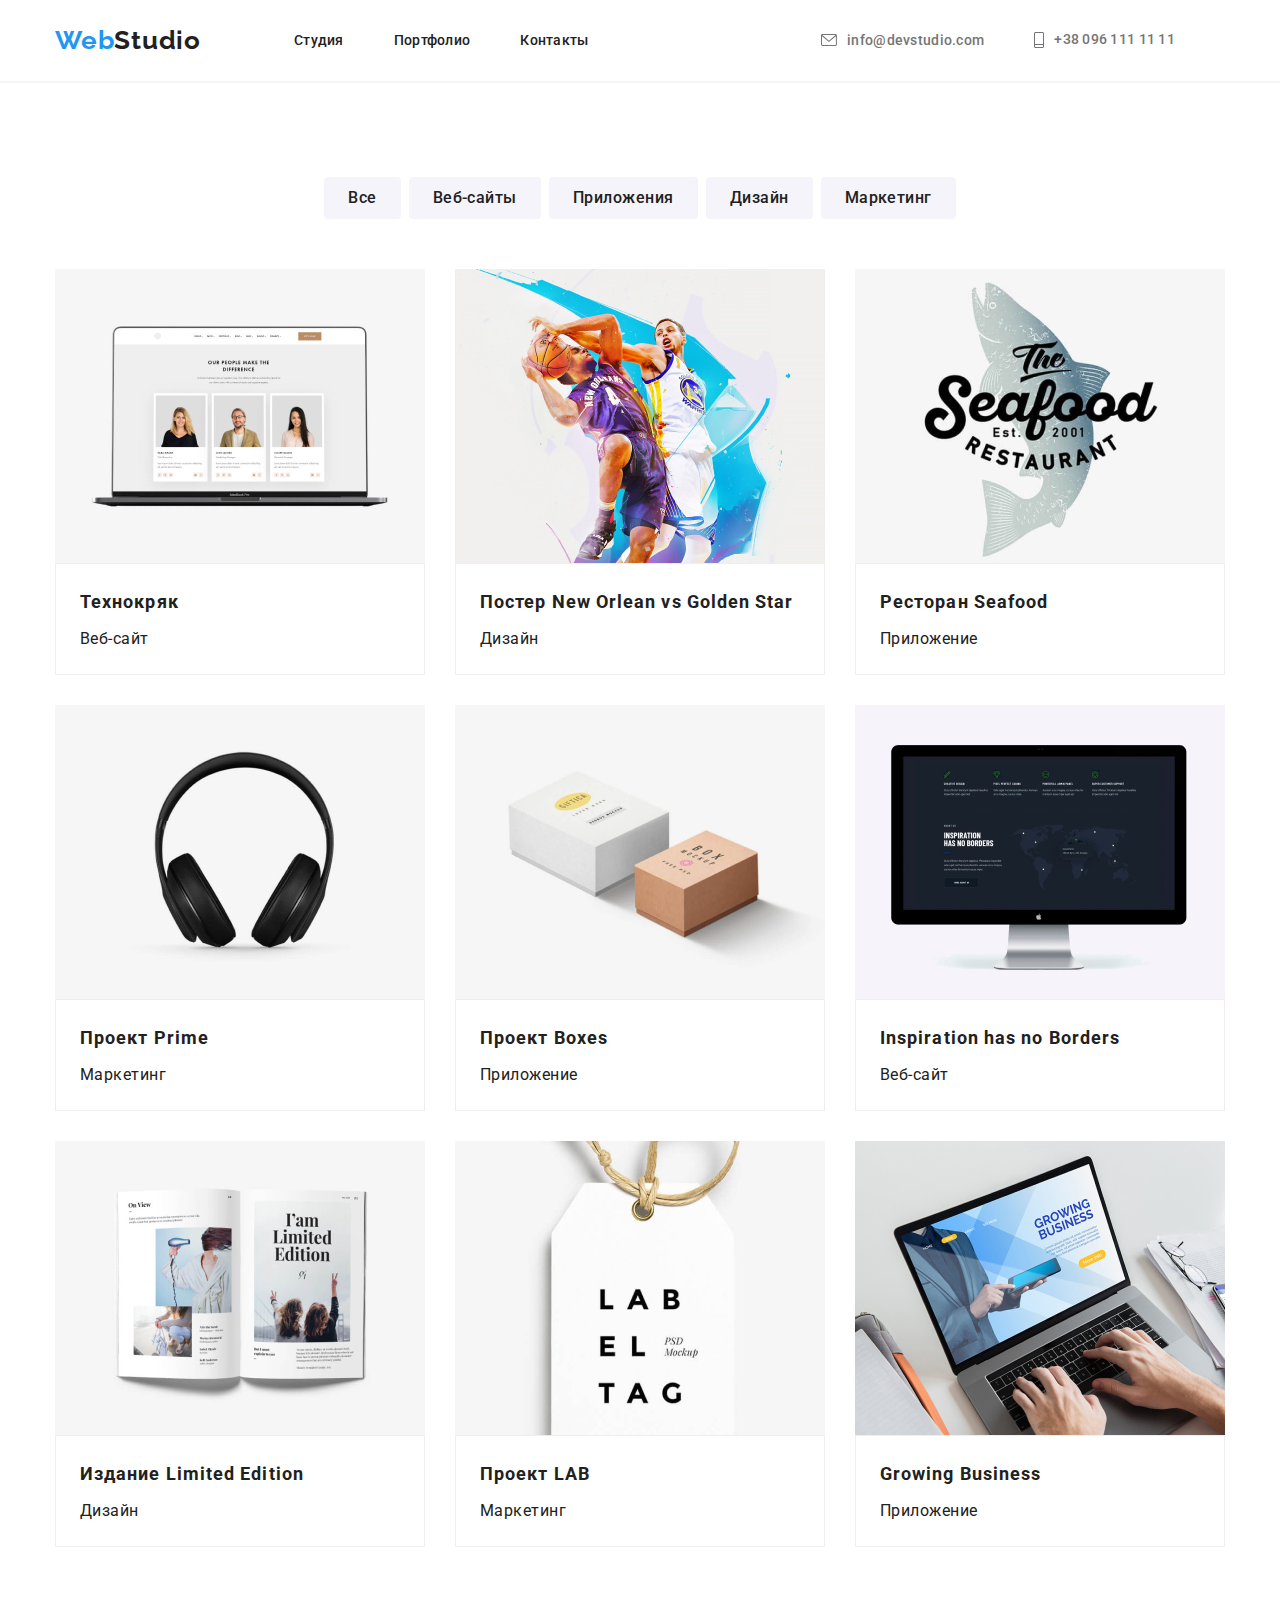
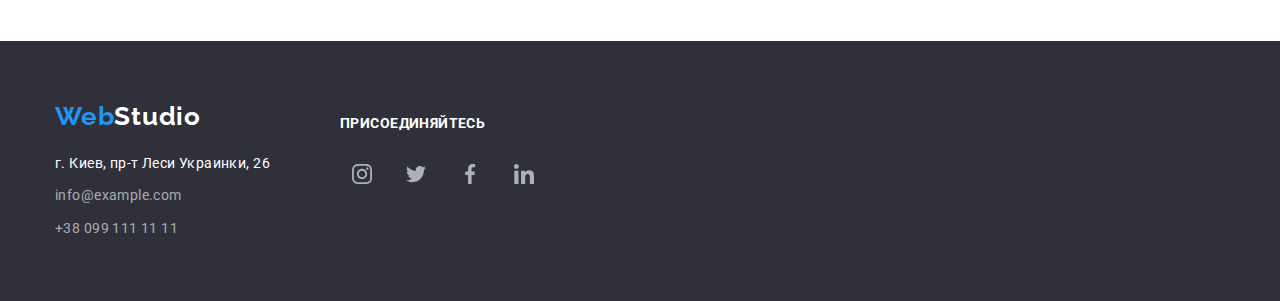
==== commit d2f5e074: "added commit" ====
--- a/portfolio.html
+++ b/portfolio.html
@@ -42,13 +42,13 @@
         <div class="nav-autho">
           <a href="info@devstudio.com" class="adress-header link">
             <svg class="button-icon" height="12" width="16">
-              <use href=".//images/sprite.svg#Vector"></use>
+              <use href=".//images/sprite.svg#envelope"></use>
             </svg>
             info@devstudio.com</a
           >
           <a href="" class="adress-header link">
             <svg class="button-icon" height="16" width="10">
-              <use href=".images/sprite/svg#envelope"></use>
+              <use href=".//images/sprite.svg#vector"></use>
             </svg>
             +38 096 111 11 11</a
           >
@@ -224,30 +224,30 @@
             <li class="social-logo">
               <a href="#" class="social-icon">
                 <svg width="20" hight="20">
-                  <use href="./images/sprite.svg#instagram-2"></use>
-                </svg>
-              </a>
-            </li>
-            <li class="social-logo">
-              <a href="#" class="social-icon">
-                <svg width="20" hight="20">
-                  <use href="./images/sprite.svg#twitter-1"></use>
-                </svg>
-              </a>
-            </li>
-
-            <li class="social-logo">
-              <a href="#" class="social-icon">
-                <svg width="20" hight="20">
-                  <use href="./images/sprite.svg#facebook-1"></use>
-                </svg>
-              </a>
-            </li>
-
-            <li class="social-logo">
-              <a href="#" class="social-icon">
-                <svg width="20" hight="20">
-                  <use href="./images/sprite.svg#linkedin-1"></use>
+                  <use href="./images/sprite.svg#instagram"></use>
+                </svg>
+              </a>
+            </li>
+            <li class="social-logo">
+              <a href="#" class="social-icon">
+                <svg width="20" hight="20">
+                  <use href="./images/sprite.svg#twitter"></use>
+                </svg>
+              </a>
+            </li>
+
+            <li class="social-logo">
+              <a href="#" class="social-icon">
+                <svg width="20" hight="20">
+                  <use href="./images/sprite.svg#facebook"></use>
+                </svg>
+              </a>
+            </li>
+
+            <li class="social-logo">
+              <a href="#" class="social-icon">
+                <svg width="20" hight="20">
+                  <use href="./images/sprite.svg#linkedin"></use>
                 </svg>
               </a>
             </li>
--- a/css/styles.css
+++ b/css/styles.css
@@ -135,8 +135,8 @@
 }
 
 .button-icon {
-  outline: 2px solid tomato;
   margin-right: 10px;
+  fill: currentColor;
 }
 
 .header-link .link {
@@ -256,14 +256,11 @@
   border-radius: 4px;
   margin-bottom: 30px;
   margin-top: 0;
-
-  outline: 2px solid tomato;
 }
 
 .actions-icon {
   width: 70px;
   height: 70px;
-  outline: 2px solid black;
 }
 
 .features-list .text {
@@ -336,6 +333,7 @@
   box-shadow: 0px 1px 3px rgba(0, 0, 0, 0.12), 0px 1px 1px rgba(0, 0, 0, 0.14),
     0px 2px 1px rgba(0, 0, 0, 0.2);
   border-radius: 0px 0px 4px 4px;
+  background: #ffffff;
 }
 
 .team-card:not(:last-child) {
@@ -373,7 +371,6 @@
   margin-top: 0;
   display: flex;
   justify-content: center;
-  outline: 2px solid tomato;
 
   list-style: none;
 }
@@ -382,24 +379,24 @@
   margin-right: 10px;
 }
 
+.social-icon:hover,
+.social-icon:focus {
+  fill: #ffffff;
+  background-color: #2196f3;
+}
+
 .social-icon {
   display: flex;
   justify-content: center;
   align-items: center;
-  text-decoration: none;
   width: 44px;
   height: 44px;
-  outline: 2px solid black;
   fill: #afb1b8;
-}
-
-.social-icon:hover,
-.social-icon:focus {
-  color: #2196f3;
-  fill: white;
-}
-
-/* Постійні клієнти */
+  border: none;
+  border-radius: 50%;
+}
+
+/* ПОСТІЙНІ КЛІЄНТИ */
 .section.client {
   padding-top: 94px;
   padding-bottom: 94px;
@@ -415,7 +412,6 @@
   line-height: 1.16;
   text-align: center;
   letter-spacing: 0.03em;
-
   color: #212121;
   margin-top: 0;
   margin-bottom: 50px;
@@ -425,7 +421,6 @@
   display: flex;
   justify-content: center;
   list-style: none;
-  outline: 2px solid tomato;
 }
 
 .client-link:not(:last-child) {
@@ -433,18 +428,26 @@
 }
 
 .client-item {
-  outline: 2px solid black;
-
   display: flex;
   justify-content: center;
   align-items: center;
-
   width: 170px;
   height: 90px;
 
   border: 1px solid #afb1b8;
-  box-sizing: border-box;
   border-radius: 4px;
+  text-decoration: none;
+  color: #afb1b8;
+}
+
+.client-item:hover,
+.client-item:focus {
+  border: 1px solid var(--accent-color);
+  color: var(--accent-color);
+}
+
+.client-icon {
+  fill: currentColor;
 }
 
 /* ФУТЕР */
@@ -519,11 +522,26 @@
   line-height: 1.14;
   letter-spacing: 0.03em;
   text-transform: uppercase;
-
   color: #ffffff;
-
   margin-top: 0;
   margin-bottom: 20px;
+}
+
+.social-icon-footer:hover,
+.social-icon-footer:focus {
+  background-color: #2196f3;
+}
+
+.social-icon-footer {
+  display: flex;
+  justify-content: center;
+  align-items: center;
+  width: 44px;
+  height: 44px;
+  fill: #ffffff;
+  border: none;
+  border-radius: 50%;
+  background: rgba(255, 255, 255, 0.1);
 }
 
 /* СТОРІНКА ПОРТФОЛІО */
@@ -696,6 +714,5 @@
   padding-bottom: 60px;
   padding-right: 215px;
   padding-left: 215px;
-
   background: #2f303a;
 }
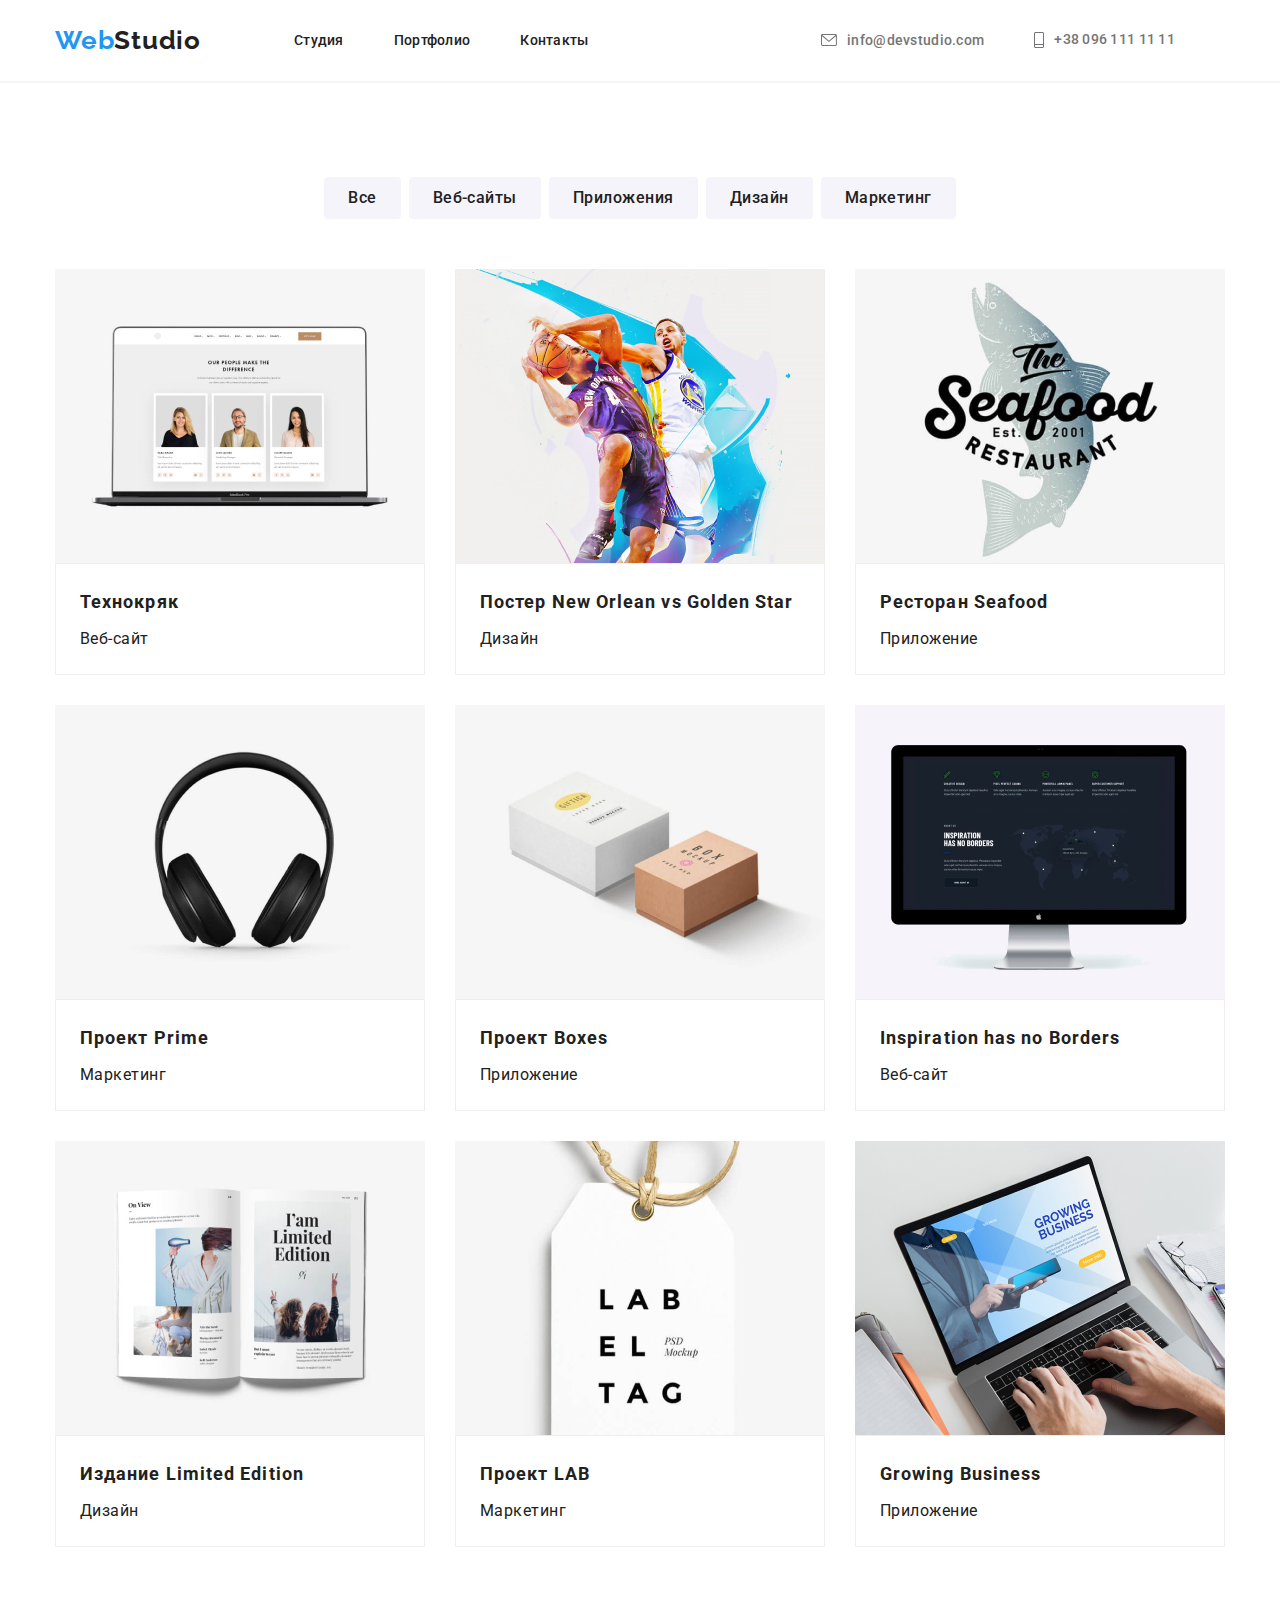
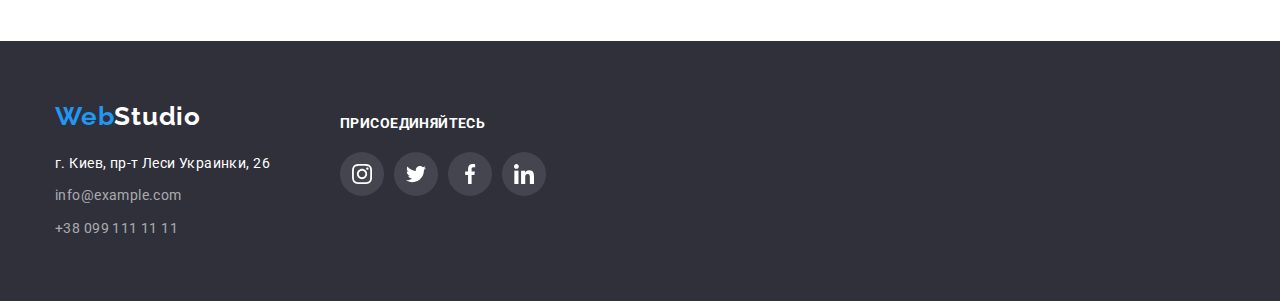
==== commit 5f627271: "added commit" ====
--- a/portfolio.html
+++ b/portfolio.html
@@ -222,14 +222,14 @@
           <p class="footer-text">присоединяйтесь</p>
           <ul class="social-networks">
             <li class="social-logo">
-              <a href="#" class="social-icon">
+              <a href="#" class="social-icon-footer">
                 <svg width="20" hight="20">
                   <use href="./images/sprite.svg#instagram"></use>
                 </svg>
               </a>
             </li>
             <li class="social-logo">
-              <a href="#" class="social-icon">
+              <a href="#" class="social-icon-footer">
                 <svg width="20" hight="20">
                   <use href="./images/sprite.svg#twitter"></use>
                 </svg>
@@ -237,7 +237,7 @@
             </li>
 
             <li class="social-logo">
-              <a href="#" class="social-icon">
+              <a href="#" class="social-icon-footer">
                 <svg width="20" hight="20">
                   <use href="./images/sprite.svg#facebook"></use>
                 </svg>
@@ -245,7 +245,7 @@
             </li>
 
             <li class="social-logo">
-              <a href="#" class="social-icon">
+              <a href="#" class="social-icon-footer">
                 <svg width="20" hight="20">
                   <use href="./images/sprite.svg#linkedin"></use>
                 </svg>
